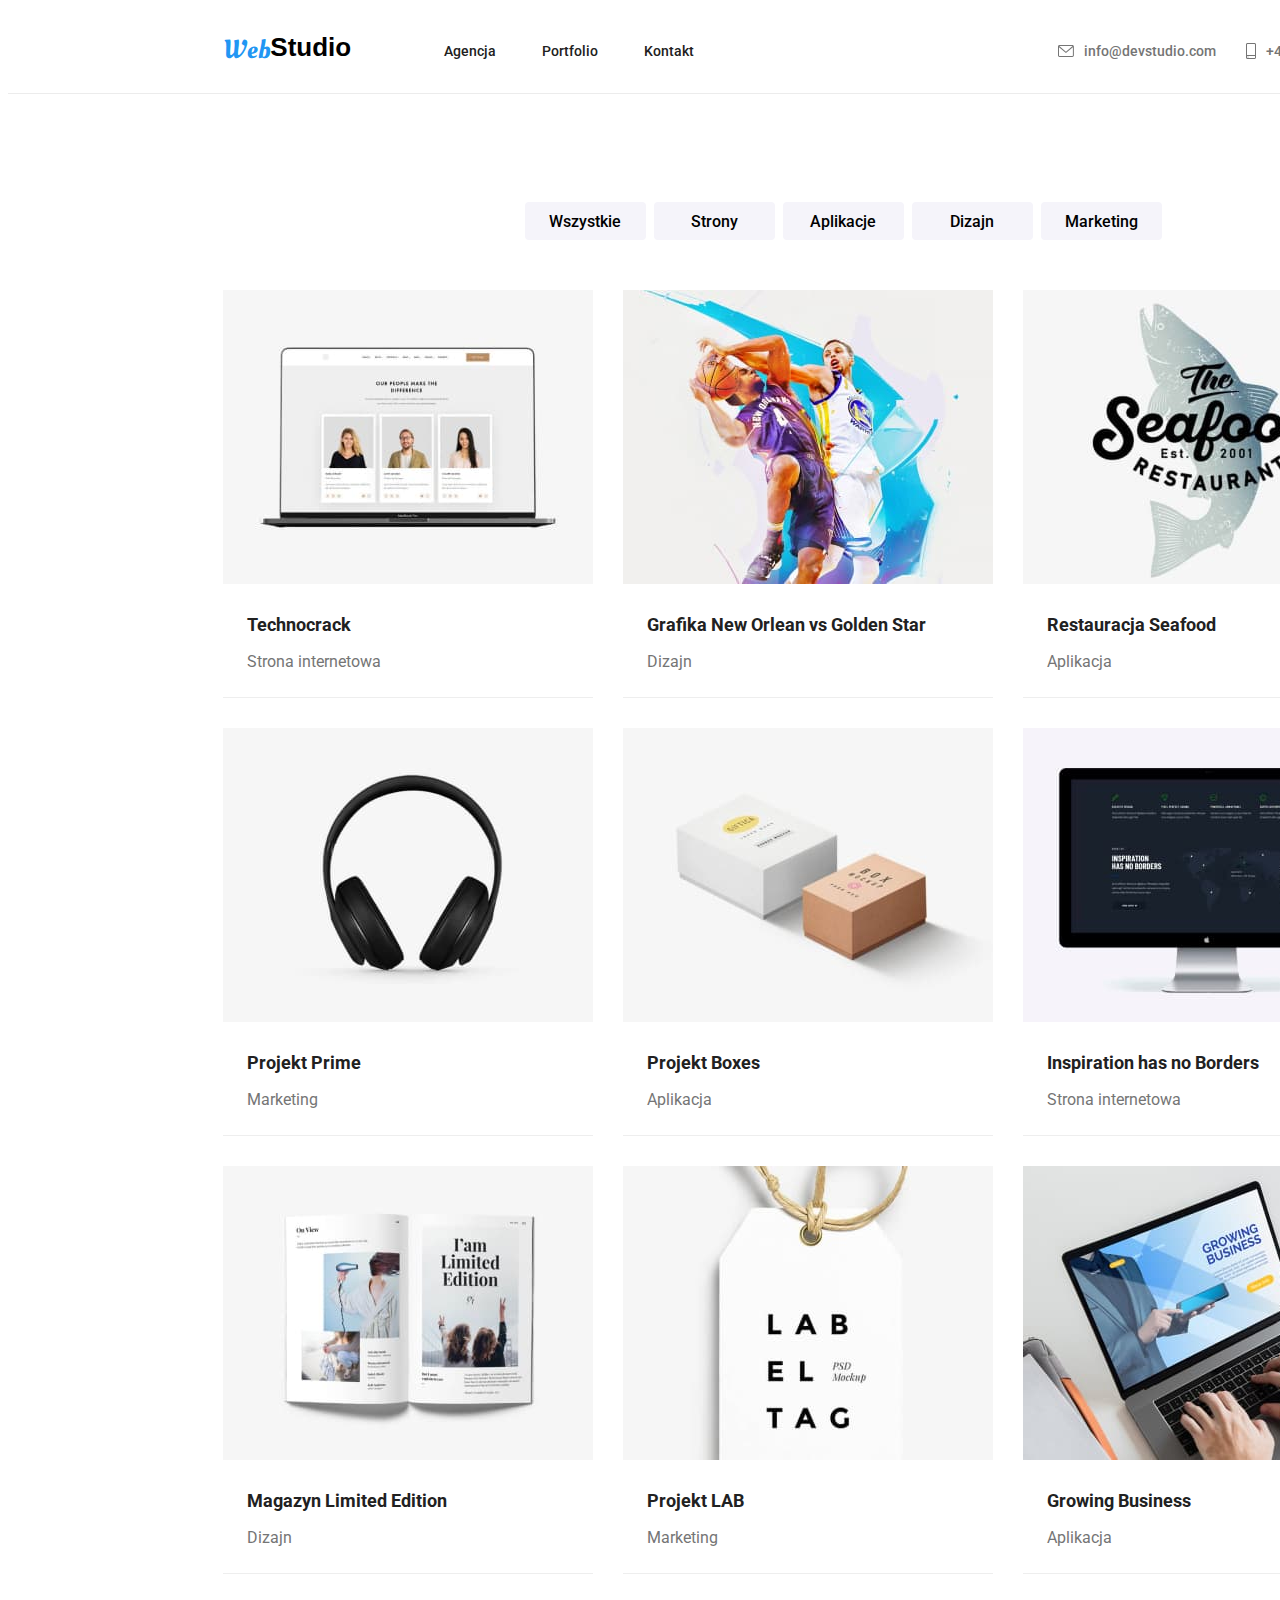
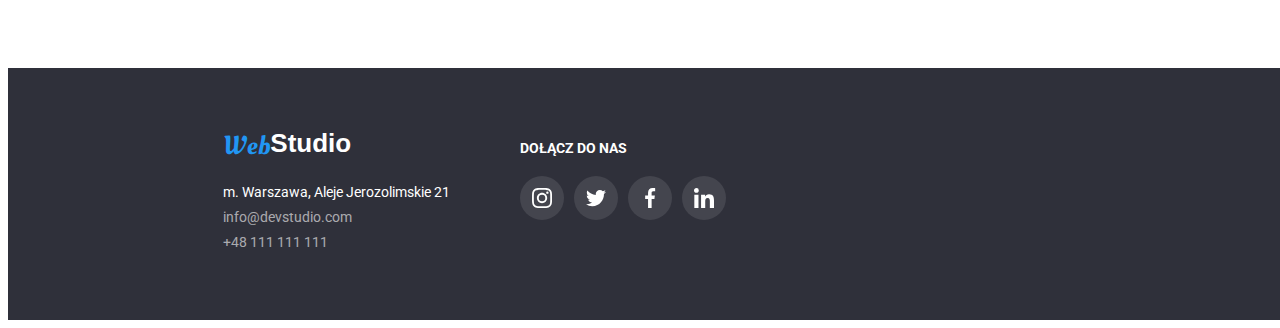
==== portfolio.html @ 2b885829 "init" ====
<!DOCTYPE html>
<html lang="pl">
  <head>
    <meta charset="UTF-8" />
    <meta http-equiv="X-UA-Compatible" content="IE=edge" />
    <meta name="viewport" content="width=device-width, initial-scale=1.0" />
    <link
      rel="stylesheet"
      href="https://cdnjs.cloudflare.com/ajax/libs/modern-normalize/1.1.0/modern-normalize.min.css"
      integrity="sha512-wpPYUAdjBVSE4KJnH1VR1HeZfpl1ub8YT/NKx4PuQ5NmX2tKuGu6U/JRp5y+Y8XG2tV+wKQpNHVUX03MfMFn9Q=="
      crossorigin="anonymous"
      referrerpolicy="no-referrer"
    />
    <link rel="stylesheet" href="./css/styles.css" />
    <link rel="preconnect" href="https://fonts.googleapis.com" />
    <link rel="preconnect" href="https://fonts.gstatic.com" crossorigin />
    <link
      href="https://fonts.googleapis.com/css2?family=Oleo+Script&family=Raleway:wght@700&family=Roboto:wght@400;500;700;900&display=swap"
      rel="stylesheet"
    />
    <title>Portfolio</title>
  </head>
  <body>
    <header class="header">
      <!--Logo strony-->
      <div class="container">
        <a class="logo" href="index.html"
          ><span class="color">Web</span
          ><span class="color-upper">Studio</span></a
        >
        <!--Pasek nawigacyjny-->
        <nav>
          <ul class="navigation-elements">
            <li>
              <a href="index.html">Agencja</a>
            </li>
            <li>
              <a href="portfolio.html">Portfolio</a>
            </li>
            <li>
              <a href="#">Kontakt</a>
            </li>
          </ul>
        </nav>
        <!--Kontakt-->
        <div class="upper">
          <div>
            <a class="contacts" href="mailto:info@devstudio.com">
              <svg class="icon" width="16px" height="12px">
                <use href="./images/icons.svg#icon-envelope"></use>
              </svg>
              info@devstudio.com</a
            >
          </div>
          <div>
            <a class="contacts" href="tel:+48111111111">
              <svg class="icon" width="10px" height="16px">
                <use href="./images/icons.svg#icon-smartphone"></use>
              </svg>
              +48 111 111 111</a
            >
          </div>
        </div>
      </div>
    </header>
    <main>
      <div class="container section">
        <ul class="interactive-elements">
          <li><button type="button">Wszystkie</button></li>
          <li><button type="button">Strony</button></li>
          <li><button type="button">Aplikacje</button></li>
          <li><button type="button">Dizajn</button></li>
          <li><button type="button">Marketing</button></li>
        </ul>
        <ul class="portfolio-card">
          <li class="portfolio-list">
            <figure>
              <img
                src="./images/portfolio/laptop_img1.jpg"
                alt="grafika laptopa"
                width="370"
                height="294"
              />
              <figcaption class="portfolio">
                <p>Technocrack</p>
                <span>Strona internetowa</span>
              </figcaption>
            </figure>
          </li>
          <li class="portfolio-list">
            <figure>
              <img
                src="./images/portfolio/players_img.jpg"
                alt="dwaj gracze koszykowki"
                width="370"
                height="294"
              />
              <figcaption class="portfolio">
                <p>Grafika New Orlean vs Golden Star</p>
                <span>Dizajn</span>
              </figcaption>
            </figure>
          </li>
          <li class="portfolio-list">
            <figure>
              <img
                src="./images/portfolio/restaurant_img.jpg"
                alt="logo restauracji"
                width="370"
                height="294"
              />
              <figcaption class="portfolio">
                <p>Restauracja Seafood</p>
                <span>Aplikacja</span>
              </figcaption>
            </figure>
          </li>
          <li class="portfolio-list">
            <figure>
              <img
                src="./images/portfolio/headphones_img.jpg"
                alt="grafika sluchawek"
                width="370"
                height="294"
              />
              <figcaption class="portfolio">
                <p>Projekt Prime</p>
                <span>Marketing</span>
              </figcaption>
            </figure>
          </li>
          <li class="portfolio-list">
            <figure>
              <img
                src="./images/portfolio/boxes_img.jpg"
                alt="pudelka"
                width="370"
                height="294"
              />
              <figcaption class="portfolio">
                <p>Projekt Boxes</p>
                <span>Aplikacja</span>
              </figcaption>
            </figure>
          </li>
          <li class="portfolio-list">
            <figure>
              <img
                src="./images/portfolio/desktop_img.jpg"
                alt="grafika komputera stacjonarnego"
                width="370"
                height="294"
              />
              <figcaption class="portfolio">
                <p>Inspiration has no Borders</p>
                <span>Strona internetowa</span>
              </figcaption>
            </figure>
          </li>
          <li class="portfolio-list">
            <figure>
              <img
                src="./images/portfolio/book_img.jpg"
                alt="otwarta ksiazka"
                width="370"
                height="294"
              />
              <figcaption class="portfolio">
                <p>Magazyn Limited Edition</p>
                <span>Dizajn</span>
              </figcaption>
            </figure>
          </li>
          <li class="portfolio-list">
            <figure>
              <img
                src="./images/portfolio/label_img.jpg"
                alt="grafika etykiety"
                width="370"
                height="294"
              />
              <figcaption class="portfolio">
                <p>Projekt LAB</p>
                <span>Marketing</span>
              </figcaption>
            </figure>
          </li>
          <li class="portfolio-list">
            <figure>
              <img
                src="./images/portfolio/laptop_img2.jpg"
                alt="osoba pisze na laptopie"
                width="370"
                height="294"
              />
              <figcaption class="portfolio">
                <p>Growing Business</p>
                <span>Aplikacja</span>
              </figcaption>
            </figure>
          </li>
        </ul>
      </div>
    </main>
    <footer class="footer">
      <div class="container">
        <div>
          <a class="logo" href="index.html"
            ><span class="color">Web</span
            ><span class="color-lower">Studio</span></a
          >

          <address class="address">
            <p>m. Warszawa, Aleje Jerozolimskie 21</p>
            <a href="mailto:info@devstudio.com">info@devstudio.com</a>
            <a href="tel:+48111111111">+48 111 111 111</a>
          </address>
        </div>
        <div>
          <h4 class="join-us">Dołącz do nas</h4>
          <ul class="social-media-footer">
            <li>
              <a
                class="fbackground"
                href="https://www.instagram.com"
                target="blank"
                rel="noreferrer noopener"
              >
                <svg width="44" height="44">
                  <use
                    class="sm-icon-footer"
                    x="12"
                    y="12"
                    width="20px"
                    height="20px"
                    href="./images/icons.svg#icon-instagram-2"
                  ></use>
                </svg>
              </a>
            </li>
            <li>
              <a
                class="fbackground"
                href="https://www.twitter.com"
                target="blank"
                rel="noreferrer noopener"
              >
                <svg width="44" height="44">
                  <use
                    class="sm-icon-footer"
                    x="12"
                    y="12"
                    width="20px"
                    height="20px"
                    href="./images/icons.svg#icon-twitter-1"
                  ></use>
                </svg>
              </a>
            </li>
            <li>
              <a
                class="fbackground"
                href="https://www.facebook.com"
                target="blank"
                rel="noreferrer noopener"
              >
                <svg width="44" height="44">
                  <use
                    class="sm-icon-footer"
                    x="12"
                    y="12"
                    width="20px"
                    height="20px"
                    href="./images/icons.svg#icon-facebook-1"
                  ></use>
                </svg>
              </a>
            </li>
            <li>
              <a
                class="fbackground"
                href="https://www.linkedin.com/"
                target="blank"
                rel="noreferrer noopener"
              >
                <svg width="44" height="44">
                  <use
                    class="sm-icon-footer"
                    x="12"
                    y="12"
                    width="20px"
                    height="20px"
                    href="./images/icons.svg#icon-linkedin-1"
                  ></use>
                </svg>
              </a>
            </li>
          </ul>
        </div>
      </div>
    </footer>
  </body>
</html>
---- css/styles.css ----
:root {
  --hilight-color: #2196f3;
  --text-color: #212121;
  --uppercontacts-color: #757575;
  --address-color: #ffffff99;
  --logo-color: #000000;
  --buttons-color: #f5f4fa;
  --headerbackground-color: #ffffff;
  --akcent-color: #2f303a;
  --uppericons-color: rgba(175, 177, 184, 1);
  --smedia-color: #afb1b8;
}
body {
  font-family: "Roboto", sans-serif;
  color: var(--text-color);
  background-color: var(--headerbackground-color);
  font-size: 14px;
  width: 1600px;
}

.header .logo {
  font-family: "Railway", sans-serif;
  font-weight: 700;
  font-size: 26px;
  cursor: pointer;
  display: flex;
  text-decoration: none;
  padding-top: 24px;
  padding-bottom: 25px;
  justify-content: flex-start;
}
.footer .logo {
  display: inline-flex;
  font-family: "Railway", sans-serif;
  font-weight: 700;
  font-size: 26px;
  cursor: pointer;
  text-decoration: none;
  margin-top: 60px;
  margin-bottom: 20px;
  text-decoration: none;
}

.logo .color {
  color: var(--hilight-color);
  font-family: "oleo script";
  font-weight: 400;
  font-size: 26px;
  line-height: 35, 96px;
  letter-spacing: 0.03em;
}
.logo .color-upper {
  color: var(--logo-color);
}
.logo .color-lower {
  color: var(--headerbackground-color);
}

.interactive-elements-2 {
  list-style: none;
  letter-spacing: 0.06em;
  display: flex;
  flex-direction: column;
  align-items: center;
  justify-content: center;
}
.interactive-elements-2 .container {
  list-style: none;
  letter-spacing: 0.06em;
  display: flex;
  flex-direction: column;
  align-items: center;
  justify-content: center;
  margin-left: 0;
}
.interactive-elements-2 [type="button"] {
  box-sizing: content-box;
  background-color: var(--buttons-color);
  font-weight: 700;
  font-size: 16px;
  letter-spacing: 0.06em;
  text-align: center;
  border: none;
  font-family: "Roboto";
  width: 200px;
  height: 50px;
  border-radius: 4px;
  margin-top: 30px;
  padding: 0 0;
}
.interactive-elements-2 [type="button"]:hover,
.interactive-elements-2 [type="button"]:focus {
  background-color: var(--hilight-color);
  cursor: pointer;
  color: #ffffff;
  box-shadow: 0px 4px 4px 0px rgba(0, 0, 0, 0.15);
}
.interactive-elements {
  list-style: none;
  display: flex;
  justify-content: center;
  gap: 8px;
  margin-bottom: 50px;
}
.interactive-elements [type="button"] {
  background-color: var(--buttons-color);
  font-weight: 500;
  font-size: 16px;
  border: none;
  font-family: "Roboto";
  border-radius: 4px;
  width: 121px;
  height: 38px;
}

.interactive-elements [type="button"]:hover,
.interactive-elements [type="button"]:focus {
  background-color: var(--hilight-color);
  cursor: pointer;
  color: #ffffff;
  box-shadow: 0px 2px 2px 0px rgba(0, 0, 0, 0.12),
    0px 1px 2px 0px rgba(0, 0, 0, 0.08);
}

.contacts {
  display: flex;
  align-items: center;
  text-decoration: none;
  color: var(--uppercontacts-color);
  font-weight: 500;
}

.address {
  display: flex;
  flex-direction: column;
}
.address > p {
  display: flex;
  color: var(--headerbackground-color);
  font-style: normal;
  margin-bottom: 9px;
  margin-top: 0;
}
.address > a {
  color: var(--address-color);
  font-style: normal;
  margin-right: auto;
  margin-bottom: 9px;
  font-weight: 400;
  text-decoration: none;
}

.header .navigation-elements {
  display: flex;
  list-style: none;
  padding-top: 32px;
  padding-bottom: 32px;
  padding-right: 364px;
  padding-left: 93px;
  gap: 46px;
  justify-content: space-evenly;
  margin-top: 0;
  margin-bottom: 0;
  align-items: center;
}
.navigation-elements li > a {
  color: var(--text-color);
  text-decoration: none;
  font-weight: 500;
}
.navigation-elements li > a:hover,
.navigation-elements li > a:focus {
  color: var(--hilight-color);
}
.team p {
  font-size: 16px;
  font-weight: 500;
  text-align: center;
  margin-top: 30px;
  margin-bottom: 0;
}
.team .work {
  color: var(--uppercontacts-color);
  text-align: center;
  font-size: 16px;
  font-weight: 400;
  margin-top: 10px;
  margin-bottom: 16px;
}
h1 {
  font-weight: 900;
  font-size: 44px;
  color: #ffffff;
  text-align: center;
  line-height: 60px;
  letter-spacing: 0.06em;
  display: flex;
  justify-content: center;
  align-items: center;
  margin: 0;
}
h2 {
  font-weight: 700;
  text-align: center;
  margin-top: 0;
  margin-bottom: 50px;
  font-size: 36px;
  line-height: 42px;
  letter-spacing: 0.03em;
}
h4 {
  font-weight: 700;
  margin: 0;
}
.random-text {
  display: flex;
  list-style: none;
  gap: 30px;
  margin-top: 0;
  margin-bottom: 0;
  padding-left: 0;
}
.random-text p {
  color: var(--uppercontacts-color);
  line-height: 1.714;
  font-weight: 400;
  letter-spacing: 0.03em;
  width: 270px;
  height: 75px;
  margin-top: 10px;
  margin-bottom: 0;
}
.portfolio p {
  display: block;
  font-weight: 700;
  font-size: 18px;
  line-height: 36px;
  padding: 20px 24px 0;
  margin: 0 auto 4px;
}
.portfolio span {
  display: block;
  font-weight: 400;
  font-size: 16px;
  line-height: 30px;
  color: var(--uppercontacts-color);
  padding: 0px 24px 20px;
}
.header {
  display: flex;
  align-items: center;
  background-color: var(--headerbackground-color);
  border-bottom: 1px solid #ececec;
}
.header .container {
  display: flex;
  align-items: center;
  background-color: var(--headerbackground-color);
}

.footer {
  background-color: var(--akcent-color);
  height: 252px;
  width: 1600px;
  margin-right: auto;
}

.footer .container {
  display: flex;
}
.background {
  height: 600px;
  max-width: 1600px;
  background-image: linear-gradient(
      0deg,
      rgba(47, 48, 58, 0.4) 0%,
      rgba(47, 48, 58, 0.4) 100%
    ),
    url("../images/background_img.jpg");

  background-size: cover;
  background-position: center;
  background-repeat: no-repeat;
}
.upper {
  display: flex;
  align-items: center;
  gap: 30px;
}

.icon {
  display: flex;
  align-items: center;
  margin-right: 10px;
  fill: var(--uppercontacts-color);
}

.contacts:hover,
.contacts:focus {
  color: var(--hilight-color);
}
.contacts:hover .icon,
.contacts:focus .icon {
  fill: var(--hilight-color);
}

.card-set {
  list-style: none;
  display: flex;
  flex-wrap: wrap;
  gap: 30px;
  justify-content: center;
  padding-left: 0;
  margin-top: 0;
  margin-bottom: 0;
}
.card {
  flex-basis: ((100% - 2 * 30)/3);
}

.team-background {
  width: 1600px;
  height: 708px;
  background-color: #f5f4fa;
}
.team-card-set {
  list-style: none;
  display: flex;
  flex-wrap: wrap;
  gap: 30px;
  justify-content: center;
  padding-left: 0;
  margin-top: 0;
  margin-bottom: 0;
}
.team-card {
  box-shadow: 0px 1px 3px rgba(0, 0, 0, 0.12), 0px 1px 1px rgba(0, 0, 0, 0.14),
    0px 2px 1px rgba(0, 0, 0, 0.2);
  border-radius: 0px 0px 4px 4px;
  margin: 0;
  background: #ffffff;
  padding: 0;
}
.portfolio-card {
  list-style: none;
  display: flex;
  flex-wrap: wrap;
  gap: 30px;
  margin: 0 auto;
  padding-left: 0;
}
.portfolio-list {
  flex-basis: ((100% - 2 * 30px)/3);
  background: #ffffff;
}
.portfolio-list:hover,
.portfolio-list:focus {
  box-shadow: 1px 4px 6px 0px rgba(0, 0, 0, 0.16),
    0px 4px 4px 0px rgba(0, 0, 0, 0.06);
  cursor: pointer;
}
figure {
  margin: 0 auto;
}
.portfolio {
  border-bottom: 1px solid #eeeeee;
}
.section {
  padding-top: 94px;
  padding-bottom: 94px;
}
.space {
  padding-top: 94px;
}
.container {
  max-width: 1200px;
  margin-left: 215px;
}
.ibackground {
  background-color: rgba(245, 244, 250, 1);
  border-radius: 4px;
  margin-bottom: 30px;
}
.social-media {
  display: flex;
  list-style: none;
  justify-content: space-between;
  align-items: center;
  padding-left: 32px;
  padding-right: 32px;
  padding-bottom: 30px;
}
.tbackground {
  display: flex;
  border-radius: 50px;
  margin-bottom: 0;
}
.fbackground {
  display: flex;
  background-color: #ffffff1a;
  border-radius: 50px;
  margin-bottom: 0;
}
.fbackground:hover,
.fbackground:focus {
  background-color: var(--hilight-color);
}
.tbackground:hover,
.tbackground:focus {
  background-color: var(--hilight-color);
}

.social-media > li {
  height: 44px;
}
.sm-icon {
  fill: var(--smedia-color);
}
.sm-icon-footer {
  fill: #ffffff;
}
.tbackground:hover .sm-icon,
.tbackground:focus .sm-icon {
  fill: #ffffff;
}
.join-us {
  text-transform: uppercase;
  color: #ffffff;
  padding-top: 72px;
  margin-left: 70px;
}
.social-media-footer {
  display: flex;
  list-style: none;
  justify-content: space-between;
  align-items: center;
  margin-left: 70px;
  margin-top: 20px;
  padding-left: 0;
  gap: 10px;
}
.clients-background {
  border: 1px solid #afb1b8;
  border-radius: 4px;
}
.clients-icons {
  display: flex;
  list-style: none;
  justify-content: space-between;
  align-items: center;
  padding-left: 0;
  padding-right: 30px;
  margin-top: 0;
  margin-bottom: 0;
}
.clients-icons:last-child {
  padding-right: 0;
}
.client-logo {
  fill: #afb1b8;
}
.clients-background:hover,
.clients-background:focus {
  border: 1px solid var(--hilight-color);
  cursor: pointer;
}
.clients-background:hover .client-logo,
.clients-background:focus .client-logo {
  fill: var(--hilight-color);
}
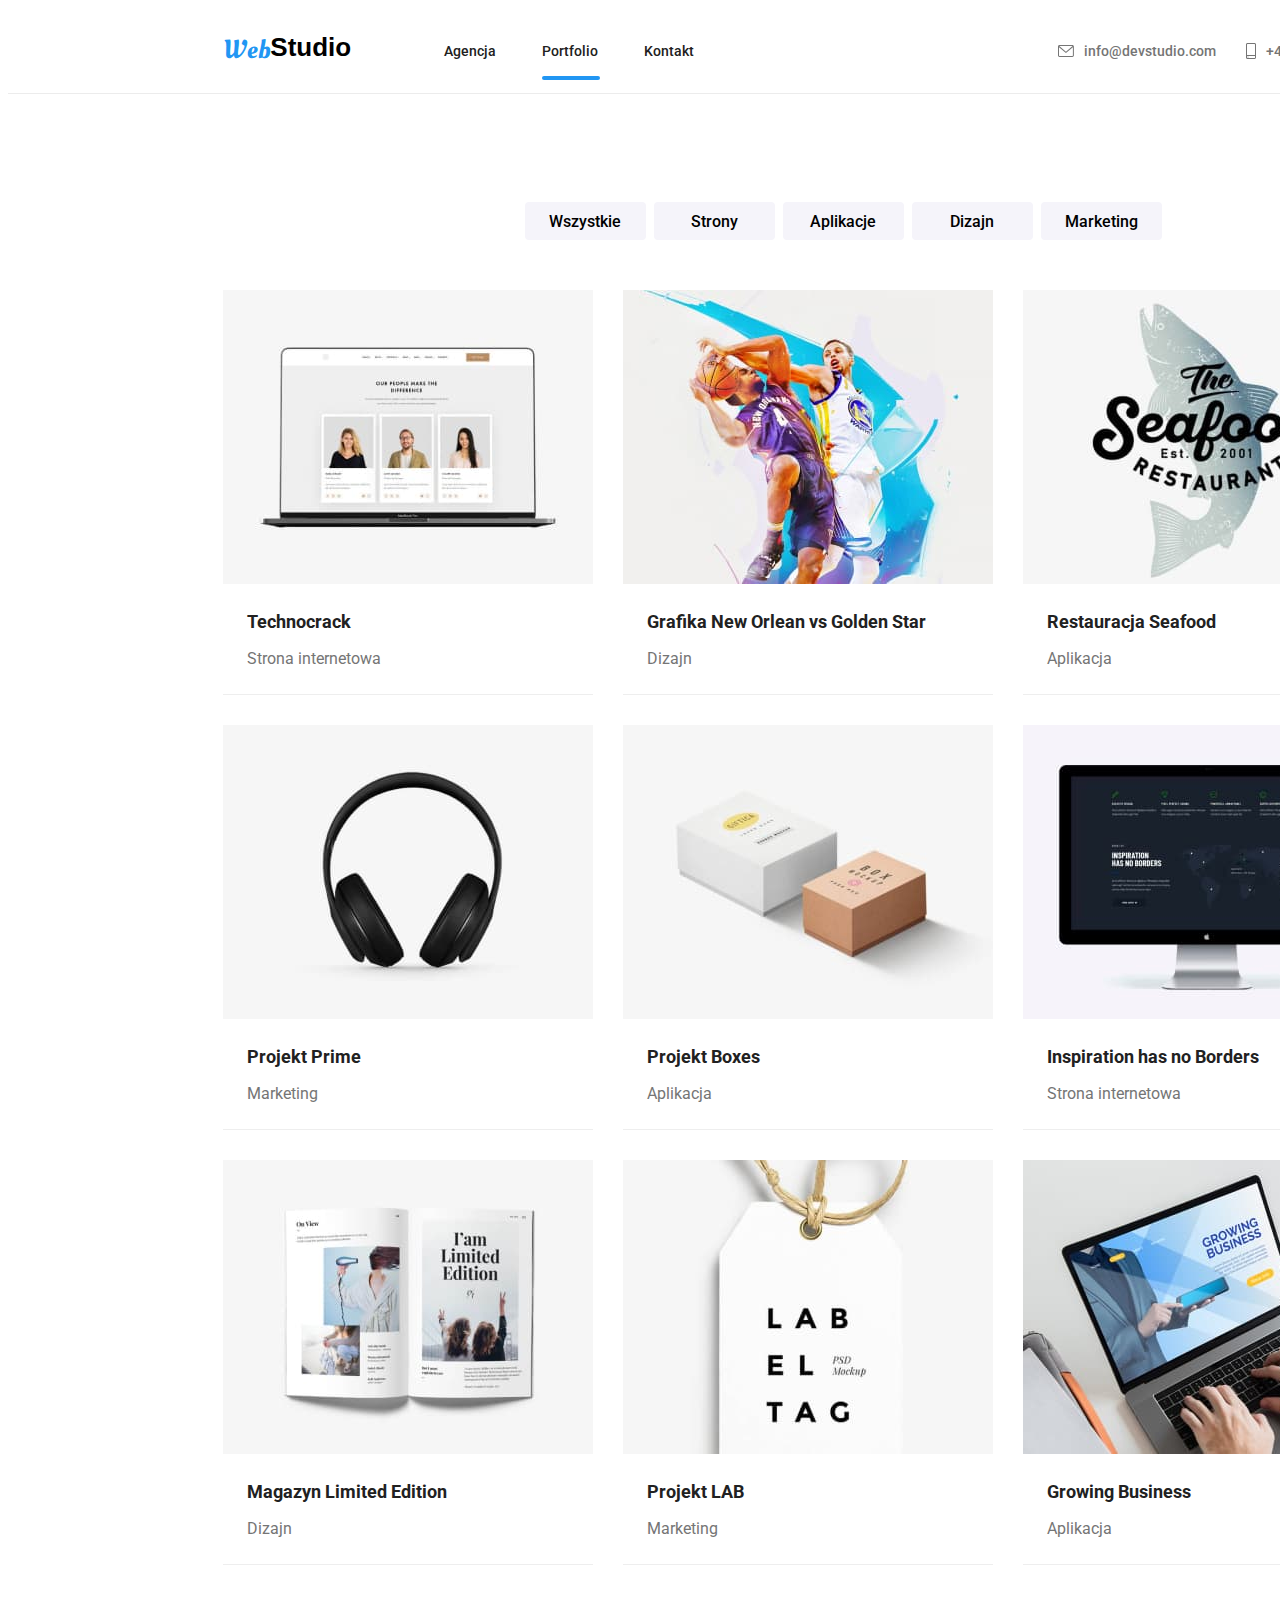
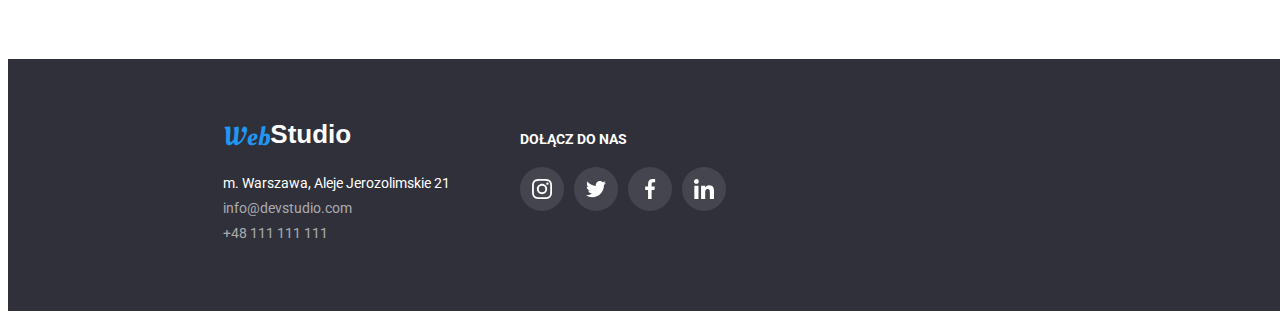
==== commit cb7c278a: "hw5" ====
--- a/portfolio.html
+++ b/portfolio.html
@@ -34,7 +34,7 @@
             <li>
               <a href="index.html">Agencja</a>
             </li>
-            <li>
+            <li class="underline-2">
               <a href="portfolio.html">Portfolio</a>
             </li>
             <li>
@@ -75,12 +75,22 @@
         <ul class="portfolio-card">
           <li class="portfolio-list">
             <figure>
-              <img
-                src="./images/portfolio/laptop_img1.jpg"
-                alt="grafika laptopa"
-                width="370"
-                height="294"
-              />
+              <div class="box">
+                <div class="overlay">
+                  <p>
+                    Technocrack jest popularną platformą wykorzystywaną do
+                    rozpowszechniania koronawirusa. Firmy wykorzystują tę
+                    platformę do celów szpiegowskich i ataków na
+                    niezabezpieczone serwery konkurencji
+                  </p>
+                </div>
+                <img
+                  src="./images/portfolio/laptop_img1.jpg"
+                  alt="grafika laptopa"
+                  width="370"
+                  height="294"
+                />
+              </div>
               <figcaption class="portfolio">
                 <p>Technocrack</p>
                 <span>Strona internetowa</span>
@@ -89,12 +99,22 @@
           </li>
           <li class="portfolio-list">
             <figure>
-              <img
-                src="./images/portfolio/players_img.jpg"
-                alt="dwaj gracze koszykowki"
-                width="370"
-                height="294"
-              />
+              <div class="box">
+                <div class="overlay">
+                  <p>
+                    Technocrack jest popularną platformą wykorzystywaną do
+                    rozpowszechniania koronawirusa. Firmy wykorzystują tę
+                    platformę do celów szpiegowskich i ataków na
+                    niezabezpieczone serwery konkurencji
+                  </p>
+                </div>
+                <img
+                  src="./images/portfolio/players_img.jpg"
+                  alt="dwaj gracze koszykowki"
+                  width="370"
+                  height="294"
+                />
+              </div>
               <figcaption class="portfolio">
                 <p>Grafika New Orlean vs Golden Star</p>
                 <span>Dizajn</span>
@@ -103,12 +123,22 @@
           </li>
           <li class="portfolio-list">
             <figure>
-              <img
-                src="./images/portfolio/restaurant_img.jpg"
-                alt="logo restauracji"
-                width="370"
-                height="294"
-              />
+              <div class="box">
+                <div class="overlay">
+                  <p>
+                    Technocrack jest popularną platformą wykorzystywaną do
+                    rozpowszechniania koronawirusa. Firmy wykorzystują tę
+                    platformę do celów szpiegowskich i ataków na
+                    niezabezpieczone serwery konkurencji
+                  </p>
+                </div>
+                <img
+                  src="./images/portfolio/restaurant_img.jpg"
+                  alt="logo restauracji"
+                  width="370"
+                  height="294"
+                />
+              </div>
               <figcaption class="portfolio">
                 <p>Restauracja Seafood</p>
                 <span>Aplikacja</span>
@@ -117,12 +147,22 @@
           </li>
           <li class="portfolio-list">
             <figure>
-              <img
-                src="./images/portfolio/headphones_img.jpg"
-                alt="grafika sluchawek"
-                width="370"
-                height="294"
-              />
+              <div class="box">
+                <div class="overlay">
+                  <p>
+                    Technocrack jest popularną platformą wykorzystywaną do
+                    rozpowszechniania koronawirusa. Firmy wykorzystują tę
+                    platformę do celów szpiegowskich i ataków na
+                    niezabezpieczone serwery konkurencji
+                  </p>
+                </div>
+                <img
+                  src="./images/portfolio/headphones_img.jpg"
+                  alt="grafika sluchawek"
+                  width="370"
+                  height="294"
+                />
+              </div>
               <figcaption class="portfolio">
                 <p>Projekt Prime</p>
                 <span>Marketing</span>
@@ -131,12 +171,22 @@
           </li>
           <li class="portfolio-list">
             <figure>
-              <img
-                src="./images/portfolio/boxes_img.jpg"
-                alt="pudelka"
-                width="370"
-                height="294"
-              />
+              <div class="box">
+                <div class="overlay">
+                  <p>
+                    Technocrack jest popularną platformą wykorzystywaną do
+                    rozpowszechniania koronawirusa. Firmy wykorzystują tę
+                    platformę do celów szpiegowskich i ataków na
+                    niezabezpieczone serwery konkurencji
+                  </p>
+                </div>
+                <img
+                  src="./images/portfolio/boxes_img.jpg"
+                  alt="pudelka"
+                  width="370"
+                  height="294"
+                />
+              </div>
               <figcaption class="portfolio">
                 <p>Projekt Boxes</p>
                 <span>Aplikacja</span>
@@ -145,12 +195,22 @@
           </li>
           <li class="portfolio-list">
             <figure>
-              <img
-                src="./images/portfolio/desktop_img.jpg"
-                alt="grafika komputera stacjonarnego"
-                width="370"
-                height="294"
-              />
+              <div class="box">
+                <div class="overlay">
+                  <p>
+                    Technocrack jest popularną platformą wykorzystywaną do
+                    rozpowszechniania koronawirusa. Firmy wykorzystują tę
+                    platformę do celów szpiegowskich i ataków na
+                    niezabezpieczone serwery konkurencji
+                  </p>
+                </div>
+                <img
+                  src="./images/portfolio/desktop_img.jpg"
+                  alt="grafika komputera stacjonarnego"
+                  width="370"
+                  height="294"
+                />
+              </div>
               <figcaption class="portfolio">
                 <p>Inspiration has no Borders</p>
                 <span>Strona internetowa</span>
@@ -159,12 +219,22 @@
           </li>
           <li class="portfolio-list">
             <figure>
-              <img
-                src="./images/portfolio/book_img.jpg"
-                alt="otwarta ksiazka"
-                width="370"
-                height="294"
-              />
+              <div class="box">
+                <div class="overlay">
+                  <p>
+                    Technocrack jest popularną platformą wykorzystywaną do
+                    rozpowszechniania koronawirusa. Firmy wykorzystują tę
+                    platformę do celów szpiegowskich i ataków na
+                    niezabezpieczone serwery konkurencji
+                  </p>
+                </div>
+                <img
+                  src="./images/portfolio/book_img.jpg"
+                  alt="otwarta ksiazka"
+                  width="370"
+                  height="294"
+                />
+              </div>
               <figcaption class="portfolio">
                 <p>Magazyn Limited Edition</p>
                 <span>Dizajn</span>
@@ -173,12 +243,22 @@
           </li>
           <li class="portfolio-list">
             <figure>
-              <img
-                src="./images/portfolio/label_img.jpg"
-                alt="grafika etykiety"
-                width="370"
-                height="294"
-              />
+              <div class="box">
+                <div class="overlay">
+                  <p>
+                    Technocrack jest popularną platformą wykorzystywaną do
+                    rozpowszechniania koronawirusa. Firmy wykorzystują tę
+                    platformę do celów szpiegowskich i ataków na
+                    niezabezpieczone serwery konkurencji
+                  </p>
+                </div>
+                <img
+                  src="./images/portfolio/label_img.jpg"
+                  alt="grafika etykiety"
+                  width="370"
+                  height="294"
+                />
+              </div>
               <figcaption class="portfolio">
                 <p>Projekt LAB</p>
                 <span>Marketing</span>
@@ -187,12 +267,22 @@
           </li>
           <li class="portfolio-list">
             <figure>
-              <img
-                src="./images/portfolio/laptop_img2.jpg"
-                alt="osoba pisze na laptopie"
-                width="370"
-                height="294"
-              />
+              <div class="box">
+                <div class="overlay">
+                  <p>
+                    Technocrack jest popularną platformą wykorzystywaną do
+                    rozpowszechniania koronawirusa. Firmy wykorzystują tę
+                    platformę do celów szpiegowskich i ataków na
+                    niezabezpieczone serwery konkurencji
+                  </p>
+                </div>
+                <img
+                  src="./images/portfolio/laptop_img2.jpg"
+                  alt="osoba pisze na laptopie"
+                  width="370"
+                  height="294"
+                />
+              </div>
               <figcaption class="portfolio">
                 <p>Growing Business</p>
                 <span>Aplikacja</span>
--- a/css/styles.css
+++ b/css/styles.css
@@ -87,6 +87,8 @@
   border-radius: 4px;
   margin-top: 30px;
   padding: 0 0;
+  transition-duration: 250ms;
+  transition-timing-function: cubic-bezier(0.4, 0, 0.2, 1);
 }
 .interactive-elements-2 [type="button"]:hover,
 .interactive-elements-2 [type="button"]:focus {
@@ -94,6 +96,8 @@
   cursor: pointer;
   color: #ffffff;
   box-shadow: 0px 4px 4px 0px rgba(0, 0, 0, 0.15);
+  transition-duration: 250ms;
+  transition-timing-function: cubic-bezier(0.4, 0, 0.2, 1);
 }
 .interactive-elements {
   list-style: none;
@@ -111,6 +115,8 @@
   border-radius: 4px;
   width: 121px;
   height: 38px;
+  transition-duration: 250ms;
+  transition-timing-function: cubic-bezier(0.4, 0, 0.2, 1);
 }
 
 .interactive-elements [type="button"]:hover,
@@ -128,6 +134,8 @@
   text-decoration: none;
   color: var(--uppercontacts-color);
   font-weight: 500;
+  transition-duration: 250ms;
+  transition-timing-function: cubic-bezier(0.4, 0, 0.2, 1);
 }
 
 .address {
@@ -167,11 +175,36 @@
   color: var(--text-color);
   text-decoration: none;
   font-weight: 500;
+  transition-duration: 250ms;
+  transition-timing-function: cubic-bezier(0.4, 0, 0.2, 1);
 }
 .navigation-elements li > a:hover,
 .navigation-elements li > a:focus {
   color: var(--hilight-color);
 }
+.navigation-elements .underline-1::after {
+  position: absolute;
+  top: 76px;
+  display: block;
+  width: 53px;
+  height: 4px;
+  border-radius: 2px;
+  background-color: #2196f3;
+  content: "";
+  background-size: contain;
+}
+.navigation-elements .underline-2::after {
+  position: absolute;
+  top: 76px;
+  display: block;
+  width: 58px;
+  height: 4px;
+  border-radius: 2px;
+  background-color: #2196f3;
+  content: "";
+  background-size: contain;
+}
+
 .team p {
   font-size: 16px;
   font-weight: 500;
@@ -293,6 +326,8 @@
   align-items: center;
   margin-right: 10px;
   fill: var(--uppercontacts-color);
+  transition-duration: 250ms;
+  transition-timing-function: cubic-bezier(0.4, 0, 0.2, 1);
 }
 
 .contacts:hover,
@@ -358,7 +393,10 @@
   box-shadow: 1px 4px 6px 0px rgba(0, 0, 0, 0.16),
     0px 4px 4px 0px rgba(0, 0, 0, 0.06);
   cursor: pointer;
-}
+  transition-duration: 250ms;
+  transition-timing-function: cubic-bezier(0.4, 0, 0.2, 1);
+}
+
 figure {
   margin: 0 auto;
 }
@@ -394,12 +432,16 @@
   display: flex;
   border-radius: 50px;
   margin-bottom: 0;
+  transition-duration: 250ms;
+  transition-timing-function: cubic-bezier(0.4, 0, 0.2, 1);
 }
 .fbackground {
   display: flex;
   background-color: #ffffff1a;
   border-radius: 50px;
   margin-bottom: 0;
+  transition-duration: 250ms;
+  transition-timing-function: cubic-bezier(0.4, 0, 0.2, 1);
 }
 .fbackground:hover,
 .fbackground:focus {
@@ -422,6 +464,8 @@
 .tbackground:hover .sm-icon,
 .tbackground:focus .sm-icon {
   fill: #ffffff;
+  transition-duration: 250ms;
+  transition-timing-function: cubic-bezier(0.4, 0, 0.2, 1);
 }
 .join-us {
   text-transform: uppercase;
@@ -442,6 +486,8 @@
 .clients-background {
   border: 1px solid #afb1b8;
   border-radius: 4px;
+  transition-duration: 250ms;
+  transition-timing-function: cubic-bezier(0.4, 0, 0.2, 1);
 }
 .clients-icons {
   display: flex;
@@ -458,6 +504,8 @@
 }
 .client-logo {
   fill: #afb1b8;
+  transition-duration: 250ms;
+  transition-timing-function: cubic-bezier(0.4, 0, 0.2, 1);
 }
 .clients-background:hover,
 .clients-background:focus {
@@ -468,3 +516,105 @@
 .clients-background:focus .client-logo {
   fill: var(--hilight-color);
 }
+.is-hidden {
+  display: none;
+  pointer-events: none;
+  visibility: hidden;
+  opacity: 0;
+}
+
+.window {
+  display: flex;
+  position: absolute;
+  width: 528px;
+  height: 581px;
+  top: 221px;
+  left: 536px;
+  border-radius: 4px;
+  background-color: #ffffff;
+  display: flex;
+  visibility: visible;
+  box-shadow: 0px 2px 1px 0px #00000033, 0px 1px 1px 0px #00000024;
+  transition-duration: 0.3s;
+}
+.modal {
+  max-width: 100%;
+  max-height: 100%;
+  background-color: yellow;
+}
+
+.close-button {
+  display: flex;
+  align-items: center;
+  justify-content: center;
+
+  position: absolute;
+  top: 8px;
+  left: 490px;
+  background-color: inherit;
+  border-radius: 50%;
+  width: 30px;
+  height: 30px;
+  border: 1px solid rgba(0, 0, 0, 0.1);
+  fill: rgba(0, 0, 0, 1);
+  cursor: pointer;
+}
+.thumb {
+  position: relative;
+  width: 370px;
+  height: 294px;
+}
+.thumb > .label {
+  position: absolute;
+  display: flex;
+  left: 0;
+  bottom: 0;
+  width: 370px;
+  height: 70px;
+  text-transform: uppercase;
+  font-size: 24px;
+  background-color: rgba(47, 48, 58, 0.8);
+  color: rgba(255, 255, 255, 1);
+  font-family: "Roboto";
+  font-style: bold;
+  font-size: 14px;
+  letter-spacing: 0.03em;
+  font-weight: 700;
+  line-height: 16.41px;
+  align-items: center;
+  justify-content: center;
+  margin-bottom: 0;
+  margin-top: 0;
+}
+.box {
+  position: relative;
+  width: 370px;
+  height: 294px;
+  overflow: hidden;
+}
+.overlay {
+  background-color: var(--hilight-color);
+  width: 100%;
+  height: 100%;
+  font-family: "Roboto";
+  font-weight: 400;
+  font-size: 18px;
+  letter-spacing: 0.03em;
+  color: rgba(255, 255, 255, 1);
+  display: flex;
+  text-align: left;
+  line-height: 28px;
+  position: absolute;
+  transform: translateY(101%);
+  transition-duration: 250ms;
+  transition-timing-function: cubic-bezier(0.4, 0, 0.2, 1);
+}
+.overlay > p {
+  margin-top: 0;
+  margin-bottom: 0;
+  padding: 49px 45px 49px 24px;
+}
+
+.portfolio-list figure:hover .overlay {
+  transform: translateY(0);
+}
